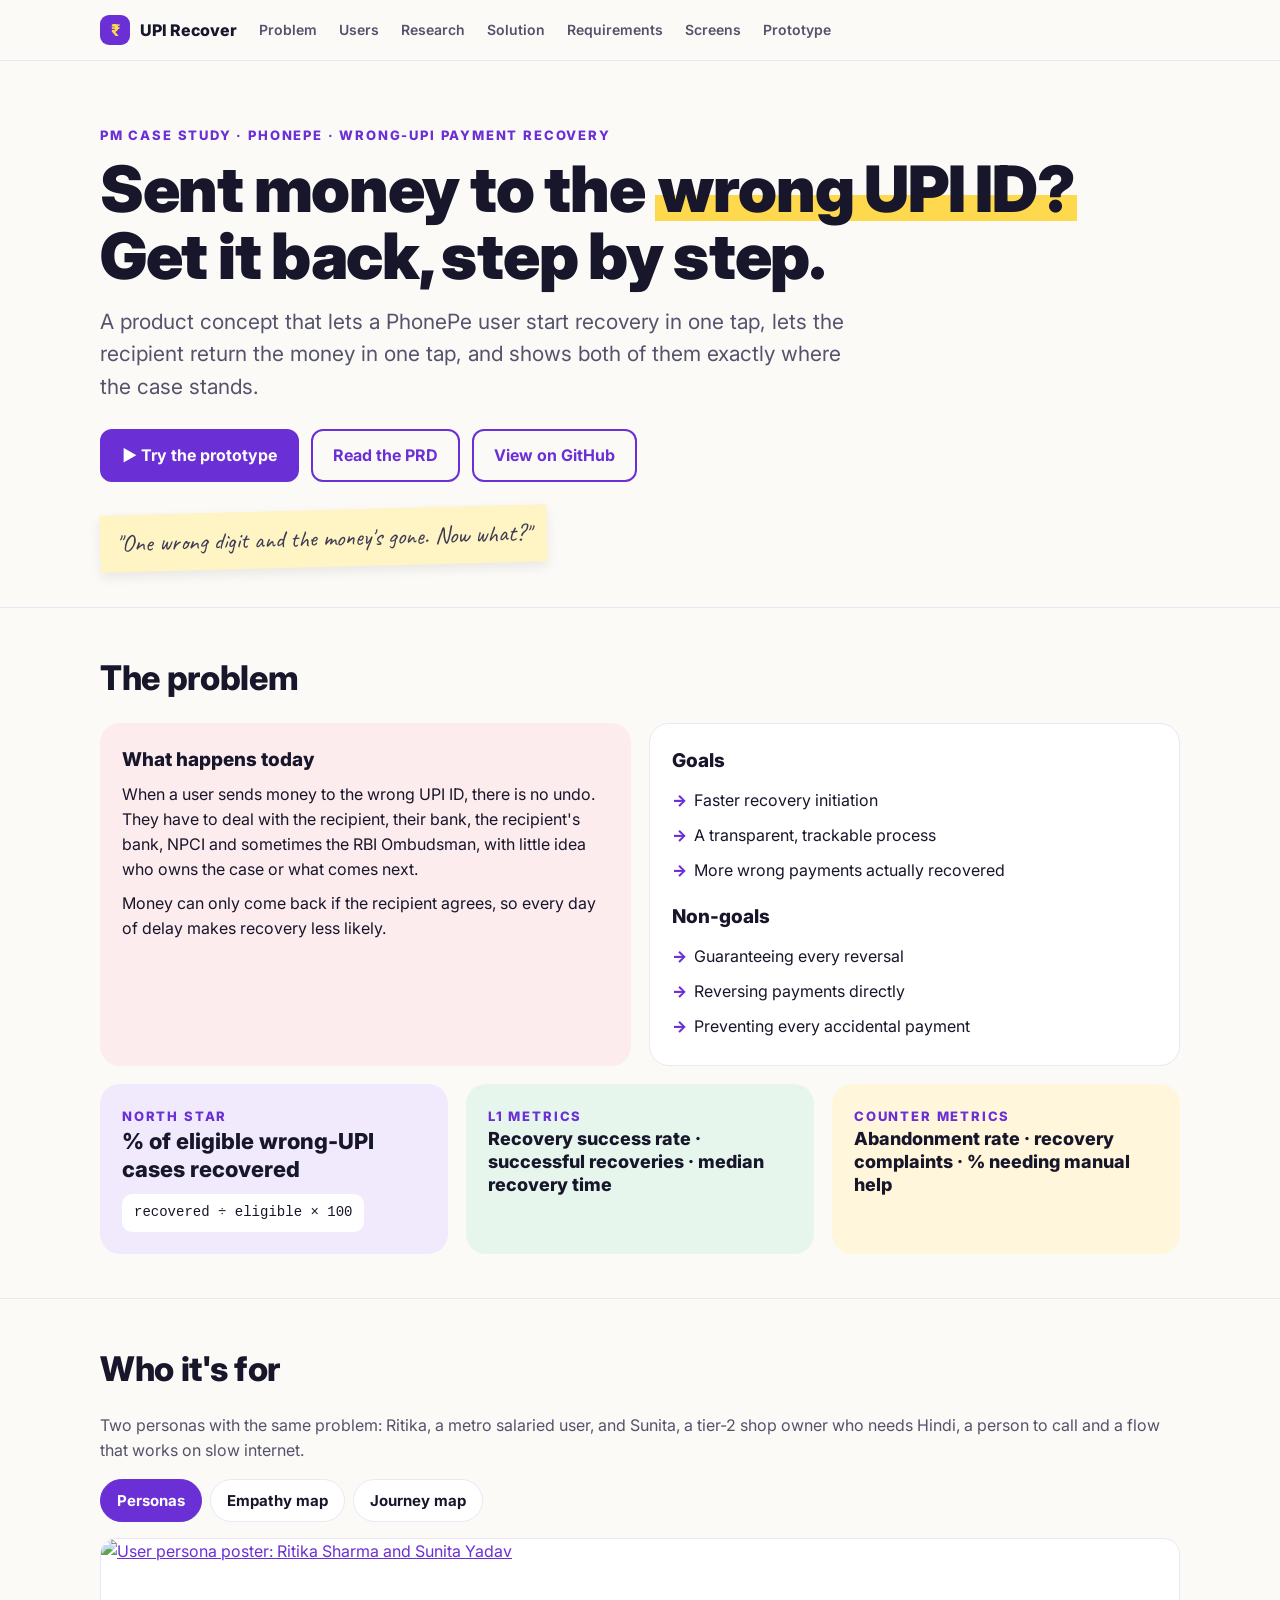
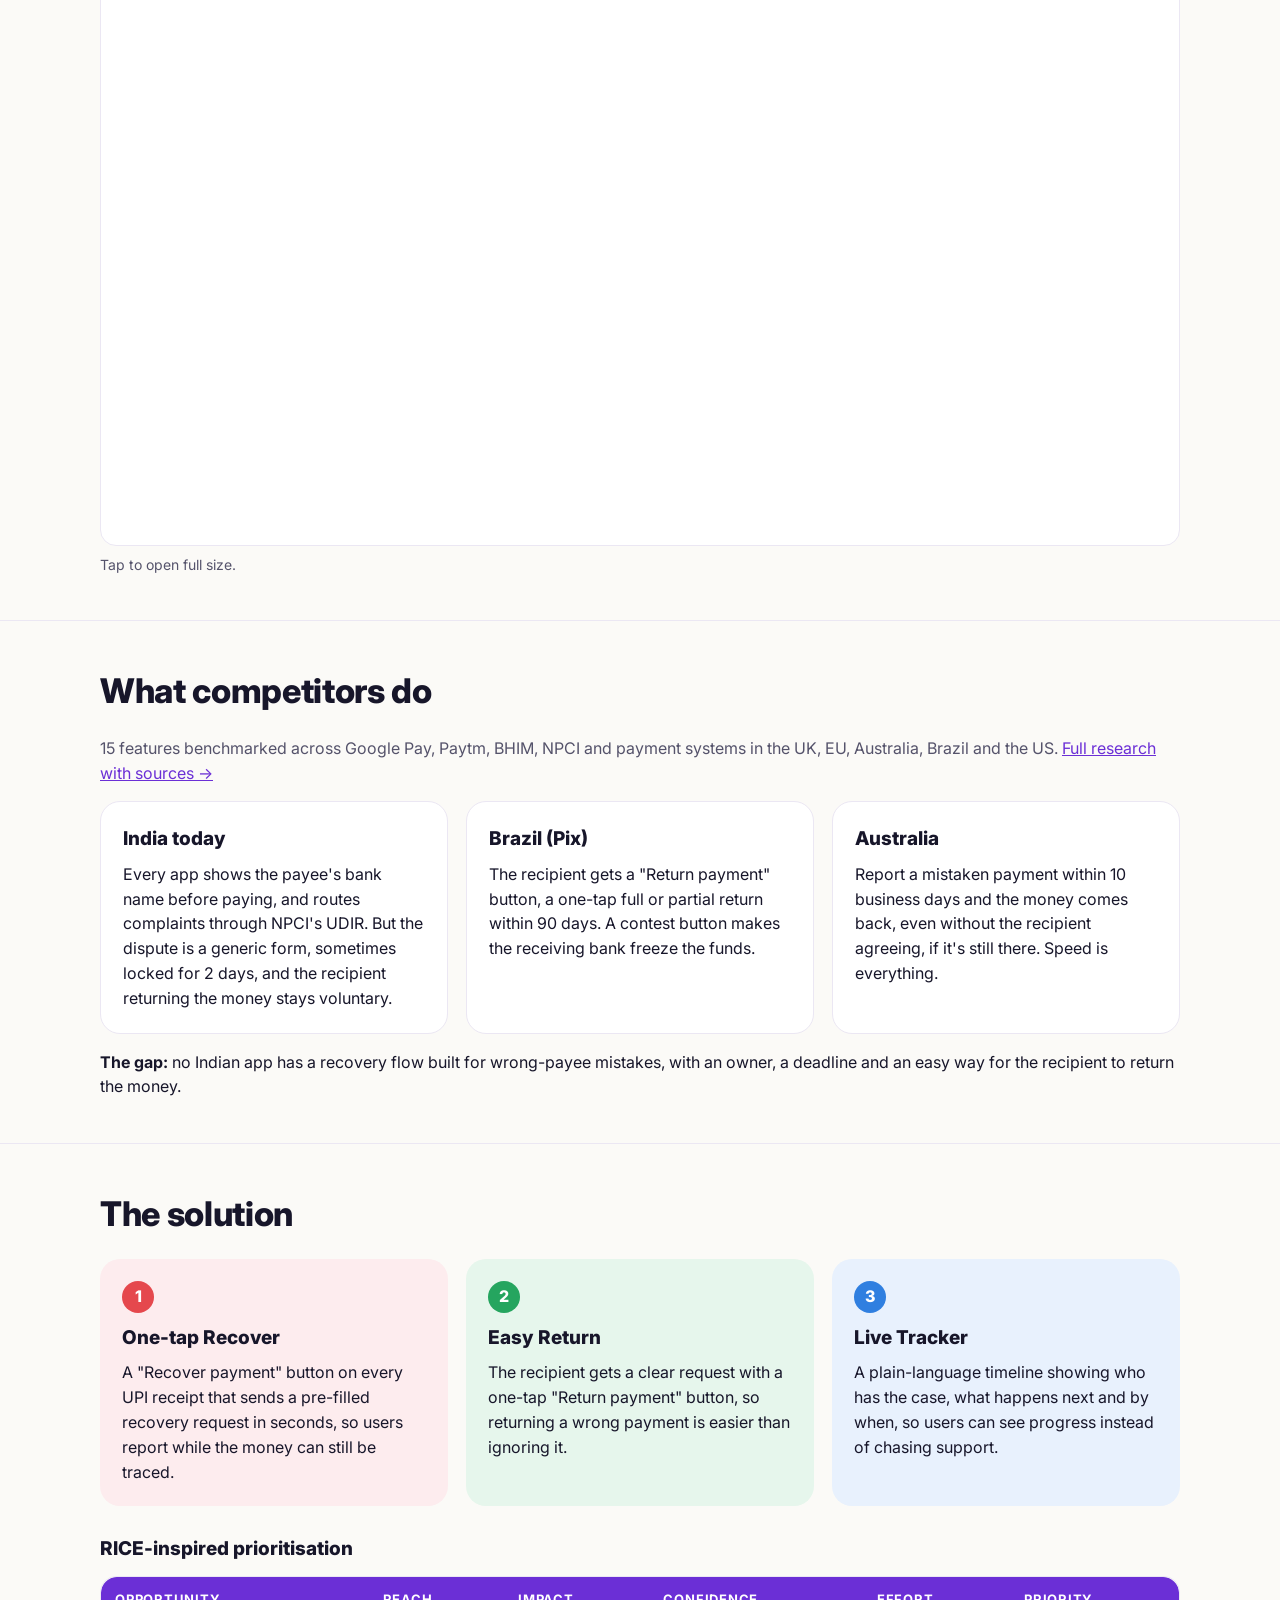
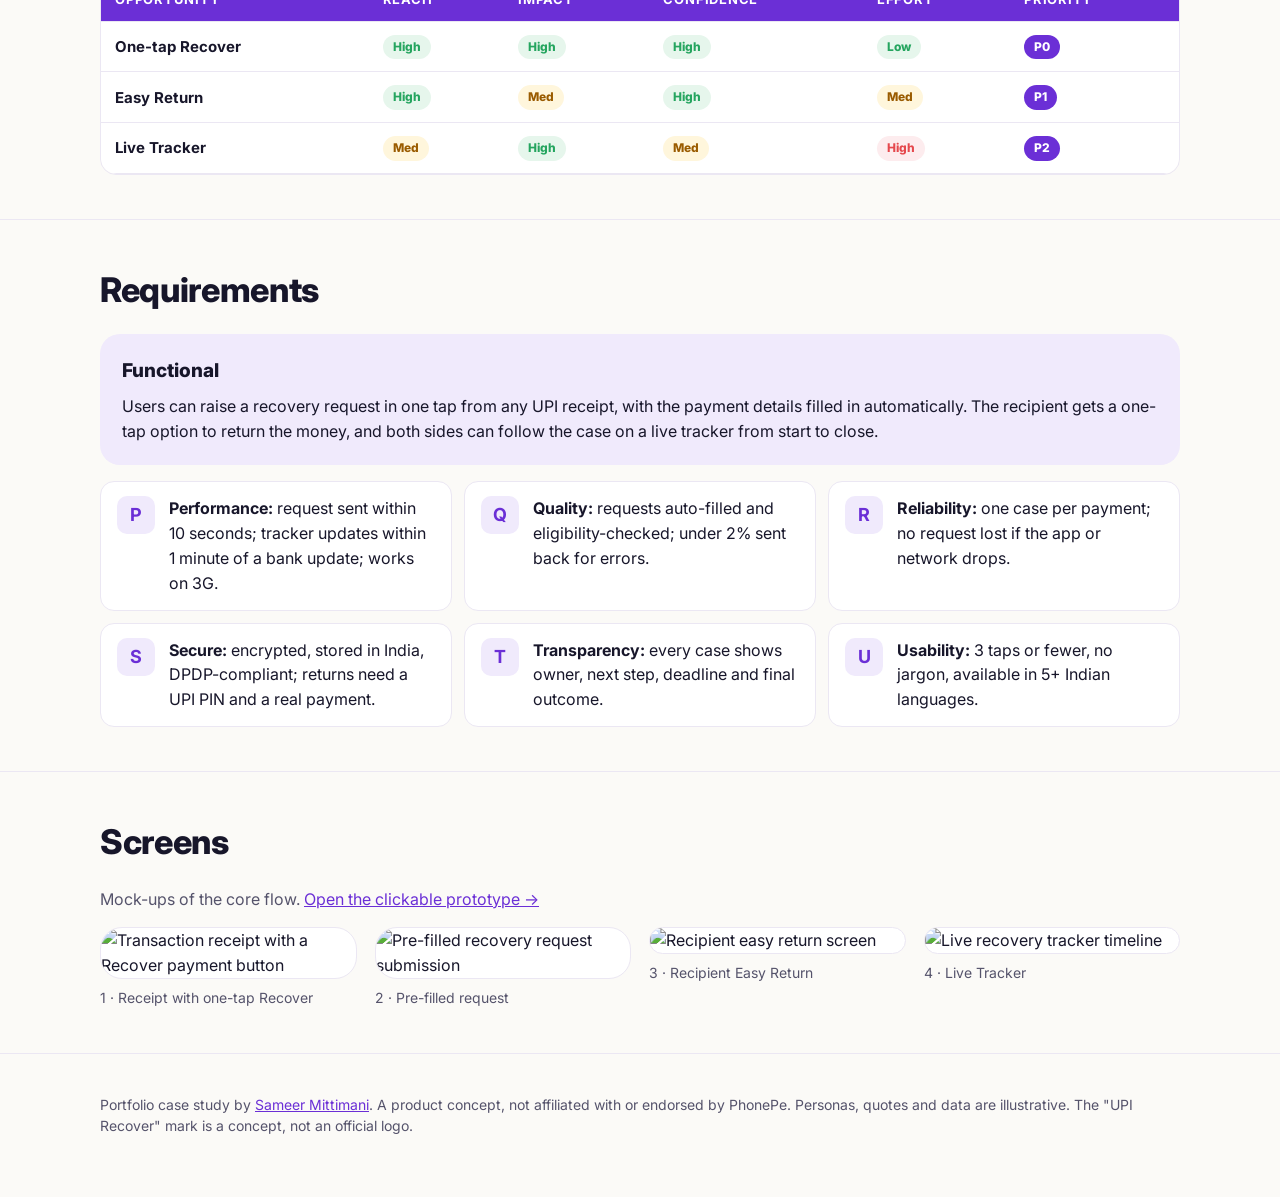
==== site/index.html @ ce1b4724 "Add PRD case study docs, mockups and live GitHub Pages site - docs/: PRD (images as files so GitHub " ====
<!DOCTYPE html>
<html lang="en">
<head>
<meta charset="utf-8">
<meta name="viewport" content="width=device-width, initial-scale=1">
<title>UPI Recover — Wrong-UPI Payment Recovery</title>
<meta name="description" content="PM case study: a wrong-UPI-payment recovery flow for PhonePe. Problem, metrics, personas, competitor research, RICE and requirements, plus a clickable prototype.">
<link rel="icon" href="data:image/svg+xml,%3Csvg xmlns='http://www.w3.org/2000/svg' viewBox='0 0 80 80'%3E%3Crect width='80' height='80' rx='22' fill='%236b2fd6'/%3E%3Ctext x='40' y='54' text-anchor='middle' font-family='Arial' font-size='40' font-weight='800' fill='%23ffd94d'%3E%E2%82%B9%3C/text%3E%3C/svg%3E">
<link href="https://fonts.googleapis.com/css2?family=Inter:wght@400;500;600;700;800;900&family=Caveat:wght@600;700&display=swap" rel="stylesheet">
<style>
  :root {
    --ink: #17162a; --muted: #55536b; --bg: #fbfaf7; --card: #ffffff; --line: #ebe7f3;
    --pur: #6b2fd6; --pur-bg: #f0eafc; --red: #e5484d; --red-bg: #fdecee;
    --yel-bg: #fff6dc; --blu: #2f7fe0; --blu-bg: #e8f1fd; --grn: #25a55f; --grn-bg: #e6f6ec;
    --hl: #ffd94d;
  }
  @media (prefers-color-scheme: dark) {
    :root:not([data-theme="light"]) {
      --ink: #f1eff8; --muted: #b3afc6; --bg: #121120; --card: #1c1a2e; --line: #2d2a44;
      --pur-bg: #2a2145; --red-bg: #3a1f26; --yel-bg: #3a321a; --blu-bg: #1b2a44; --grn-bg: #1b3326; --hl: #8a6d00;
    }
  }
  * { box-sizing: border-box; margin: 0; padding: 0; }
  body { font-family: Inter, "Segoe UI", sans-serif; color: var(--ink); background: var(--bg); line-height: 1.55; }
  a { color: var(--pur); }
  .wrap { max-width: 1120px; margin: 0 auto; padding: 0 20px; }
  .hand { font-family: Caveat, "Segoe Print", cursive; }
  mark { background: linear-gradient(transparent 58%, var(--hl) 58%, var(--hl) 92%, transparent 92%); color: inherit; padding: 0 3px; }

  nav { position: sticky; top: 0; z-index: 10; background: color-mix(in srgb, var(--bg) 88%, transparent); backdrop-filter: blur(8px); border-bottom: 1px solid var(--line); }
  nav .wrap { display: flex; align-items: center; gap: 22px; height: 60px; overflow-x: auto; }
  nav .brand { display: flex; align-items: center; gap: 10px; font-weight: 800; white-space: nowrap; text-decoration: none; color: var(--ink); }
  nav .mark { width: 30px; height: 30px; border-radius: 9px; background: var(--pur); color: #ffd94d; display: grid; place-items: center; font-weight: 800; }
  nav a.l { font-size: 14px; font-weight: 600; color: var(--muted); text-decoration: none; white-space: nowrap; }
  nav a.l:hover { color: var(--ink); }

  header.hero { padding: 64px 0 40px; }
  .eyebrow { font-size: 13px; font-weight: 800; letter-spacing: .14em; text-transform: uppercase; color: var(--pur); }
  h1 { font-size: clamp(36px, 6vw, 64px); font-weight: 900; letter-spacing: -.02em; line-height: 1.05; margin: 10px 0 16px; }
  .lede { font-size: clamp(17px, 2.2vw, 21px); color: var(--muted); max-width: 760px; }
  .ctas { display: flex; flex-wrap: wrap; gap: 12px; margin-top: 26px; }
  .btn { display: inline-flex; align-items: center; gap: 8px; padding: 12px 20px; border-radius: 12px; font-weight: 700; text-decoration: none; border: 2px solid var(--pur); }
  .btn.primary { background: var(--pur); color: #fff; }
  .btn.ghost { color: var(--pur); background: transparent; }
  .note { display: inline-block; background: #fff4c4; color: #3d3b52; padding: 10px 16px; font-size: 24px; transform: rotate(-1.5deg); margin-top: 28px; box-shadow: 0 5px 12px rgba(0,0,0,.08); }

  section { padding: 44px 0; border-top: 1px solid var(--line); }
  h2 { font-size: clamp(26px, 3.4vw, 34px); font-weight: 800; letter-spacing: -.01em; margin-bottom: 18px; }
  h3 { font-size: 19px; font-weight: 800; margin-bottom: 8px; }
  p + p { margin-top: 10px; }
  .grid { display: grid; gap: 18px; }
  .g2 { grid-template-columns: repeat(auto-fit, minmax(300px, 1fr)); }
  .g3 { grid-template-columns: repeat(auto-fit, minmax(260px, 1fr)); }
  .card { background: var(--card); border: 1px solid var(--line); border-radius: 20px; padding: 22px; }
  .tint-red { background: var(--red-bg); border: none; } .tint-grn { background: var(--grn-bg); border: none; }
  .tint-blu { background: var(--blu-bg); border: none; } .tint-pur { background: var(--pur-bg); border: none; } .tint-yel { background: var(--yel-bg); border: none; }
  ul.clean { list-style: none; } ul.clean li { padding: 5px 0 5px 22px; position: relative; }
  ul.clean li::before { content: "→"; position: absolute; left: 0; color: var(--pur); font-weight: 800; }
  .num { display: inline-grid; place-items: center; width: 32px; height: 32px; border-radius: 50%; color: #fff; font-weight: 800; margin-bottom: 10px; }
  .kpi { font-size: 22px; font-weight: 800; line-height: 1.3; }
  .formula { font-family: ui-monospace, Consolas, monospace; font-size: 14px; background: var(--card); border-radius: 10px; padding: 8px 12px; display: inline-block; margin-top: 10px; }

  figure { margin: 0; }
  figure img { width: 100%; height: auto; border-radius: 16px; border: 1px solid var(--line); display: block; background: #fff; }
  figcaption { font-size: 14px; color: var(--muted); margin-top: 8px; }
  .tabs { display: flex; flex-wrap: wrap; gap: 8px; margin-bottom: 16px; }
  .tabs button { font: inherit; font-weight: 700; font-size: 15px; padding: 9px 16px; border-radius: 999px; border: 1px solid var(--line); background: var(--card); color: var(--ink); cursor: pointer; }
  .tabs button[aria-selected="true"] { background: var(--pur); color: #fff; border-color: var(--pur); }
  .panel[hidden] { display: none; }

  table { width: 100%; border-collapse: collapse; background: var(--card); border-radius: 16px; overflow: hidden; }
  th, td { padding: 12px 14px; text-align: left; border-bottom: 1px solid var(--line); font-size: 15px; }
  th { background: var(--pur); color: #fff; font-size: 13px; letter-spacing: .06em; text-transform: uppercase; }
  .tscroll { overflow-x: auto; border-radius: 16px; border: 1px solid var(--line); }
  .pill { display: inline-block; font-size: 12px; font-weight: 800; padding: 3px 10px; border-radius: 999px; }
  .H { background: var(--grn-bg); color: var(--grn); } .M { background: var(--yel-bg); color: #9a5b00; } .L { background: var(--red-bg); color: var(--red); }
  .P { background: var(--pur); color: #fff; }

  .nfr { display: grid; grid-template-columns: repeat(auto-fit, minmax(300px, 1fr)); gap: 12px; }
  .nfr div { background: var(--card); border: 1px solid var(--line); border-radius: 14px; padding: 14px 16px; display: flex; gap: 14px; align-items: flex-start; }
  .nfr b.letter { flex: none; width: 38px; height: 38px; border-radius: 10px; background: var(--pur-bg); color: var(--pur); display: grid; place-items: center; font-size: 18px; }
  .shots { display: grid; grid-template-columns: repeat(auto-fit, minmax(220px, 1fr)); gap: 18px; }
  .shots img { border-radius: 22px; }
  footer { padding: 40px 0 60px; color: var(--muted); font-size: 14px; border-top: 1px solid var(--line); }
  @media (max-width: 600px) { header.hero { padding-top: 40px; } .card { padding: 18px; } }
</style>
</head>
<body>
<nav><div class="wrap">
  <a class="brand" href="#top"><span class="mark">₹</span>UPI Recover</a>
  <a class="l" href="#problem">Problem</a>
  <a class="l" href="#users">Users</a>
  <a class="l" href="#research">Research</a>
  <a class="l" href="#solution">Solution</a>
  <a class="l" href="#requirements">Requirements</a>
  <a class="l" href="#screens">Screens</a>
  <a class="l" href="app/">Prototype</a>
</div></nav>

<header class="hero" id="top"><div class="wrap">
  <div class="eyebrow">PM case study · PhonePe · Wrong-UPI payment recovery</div>
  <h1>Sent money to the <mark>wrong UPI ID?</mark><br>Get it back, step by step.</h1>
  <p class="lede">A product concept that lets a PhonePe user start recovery in one tap, lets the recipient return the money in one tap, and shows both of them exactly where the case stands.</p>
  <div class="ctas">
    <a class="btn primary" href="app/">▶ Try the prototype</a>
    <a class="btn ghost" href="https://github.com/cercit/PRD_Workshop/blob/main/docs/PRD.md">Read the PRD</a>
    <a class="btn ghost" href="https://github.com/cercit/PRD_Workshop">View on GitHub</a>
  </div>
  <div class="note hand">"One wrong digit and the money's gone. Now what?"</div>
</div></header>

<section id="problem"><div class="wrap">
  <h2>The problem</h2>
  <div class="grid g2">
    <div class="card tint-red">
      <h3>What happens today</h3>
      <p>When a user sends money to the wrong UPI ID, there is no undo. They have to deal with the recipient, their bank, the recipient's bank, NPCI and sometimes the RBI Ombudsman, with little idea who owns the case or what comes next.</p>
      <p>Money can only come back if the recipient agrees, so every day of delay makes recovery less likely.</p>
    </div>
    <div class="card">
      <h3>Goals</h3>
      <ul class="clean"><li>Faster recovery initiation</li><li>A transparent, trackable process</li><li>More wrong payments actually recovered</li></ul>
      <h3 style="margin-top:14px">Non-goals</h3>
      <ul class="clean"><li>Guaranteeing every reversal</li><li>Reversing payments directly</li><li>Preventing every accidental payment</li></ul>
    </div>
  </div>
  <div class="grid g3" style="margin-top:18px">
    <div class="card tint-pur"><div class="eyebrow">North Star</div><div class="kpi">% of eligible wrong-UPI cases recovered</div><div class="formula">recovered ÷ eligible × 100</div></div>
    <div class="card tint-grn"><div class="eyebrow">L1 metrics</div><div class="kpi" style="font-size:18px">Recovery success rate · successful recoveries · median recovery time</div></div>
    <div class="card tint-yel"><div class="eyebrow">Counter metrics</div><div class="kpi" style="font-size:18px">Abandonment rate · recovery complaints · % needing manual help</div></div>
  </div>
</div></section>

<section id="users"><div class="wrap">
  <h2>Who it's for</h2>
  <p style="color:var(--muted);margin-bottom:16px">Two personas with the same problem: Ritika, a metro salaried user, and Sunita, a tier-2 shop owner who needs Hindi, a person to call and a flow that works on slow internet.</p>
  <div class="tabs" role="tablist">
    <button role="tab" aria-selected="true" data-p="p1">Personas</button>
    <button role="tab" aria-selected="false" data-p="p2">Empathy map</button>
    <button role="tab" aria-selected="false" data-p="p3">Journey map</button>
  </div>
  <figure class="panel" id="p1"><a href="images/persona-poster.png"><img src="images/persona-poster.png" alt="User persona poster: Ritika Sharma and Sunita Yadav" loading="lazy" width="1920" height="1080"></a><figcaption>Tap to open full size.</figcaption></figure>
  <figure class="panel" id="p2" hidden><a href="images/empathy-map.png"><img src="images/empathy-map.png" alt="Empathy map: what Ritika thinks, sees, hears and feels" loading="lazy" width="1920" height="1080"></a><figcaption>Think · See · Hear · Feel, and the problem-to-outcome chain.</figcaption></figure>
  <figure class="panel" id="p3" hidden><a href="images/journey-map.png"><img src="images/journey-map.png" alt="Customer journey map from awareness to loyalty" loading="lazy" width="1920" height="1080"></a><figcaption>Five stages, from panic to trust, with pain points and opportunities.</figcaption></figure>
</div></section>

<section id="research"><div class="wrap">
  <h2>What competitors do</h2>
  <p style="color:var(--muted);margin-bottom:16px">15 features benchmarked across Google Pay, Paytm, BHIM, NPCI and payment systems in the UK, EU, Australia, Brazil and the US. <a href="https://github.com/cercit/PRD_Workshop/blob/main/docs/competitor-features.md">Full research with sources →</a></p>
  <div class="grid g3">
    <div class="card"><h3>India today</h3><p>Every app shows the payee's bank name before paying, and routes complaints through NPCI's UDIR. But the dispute is a generic form, sometimes locked for 2 days, and the recipient returning the money stays voluntary.</p></div>
    <div class="card"><h3>Brazil (Pix)</h3><p>The recipient gets a "Return payment" button, a one-tap full or partial return within 90 days. A contest button makes the receiving bank freeze the funds.</p></div>
    <div class="card"><h3>Australia</h3><p>Report a mistaken payment within 10 business days and the money comes back, even without the recipient agreeing, if it's still there. Speed is everything.</p></div>
  </div>
  <p style="margin-top:16px"><b>The gap:</b> no Indian app has a recovery flow built for wrong-payee mistakes, with an owner, a deadline and an easy way for the recipient to return the money.</p>
</div></section>

<section id="solution"><div class="wrap">
  <h2>The solution</h2>
  <div class="grid g3">
    <div class="card tint-red"><span class="num" style="background:var(--red)">1</span><h3>One-tap Recover</h3><p>A "Recover payment" button on every UPI receipt that sends a pre-filled recovery request in seconds, so users report while the money can still be traced.</p></div>
    <div class="card tint-grn"><span class="num" style="background:var(--grn)">2</span><h3>Easy Return</h3><p>The recipient gets a clear request with a one-tap "Return payment" button, so returning a wrong payment is easier than ignoring it.</p></div>
    <div class="card tint-blu"><span class="num" style="background:var(--blu)">3</span><h3>Live Tracker</h3><p>A plain-language timeline showing who has the case, what happens next and by when, so users can see progress instead of chasing support.</p></div>
  </div>
  <h3 style="margin:28px 0 12px">RICE-inspired prioritisation</h3>
  <div class="tscroll"><table>
    <thead><tr><th>Opportunity</th><th>Reach</th><th>Impact</th><th>Confidence</th><th>Effort</th><th>Priority</th></tr></thead>
    <tbody>
      <tr><td><b>One-tap Recover</b></td><td><span class="pill H">High</span></td><td><span class="pill H">High</span></td><td><span class="pill H">High</span></td><td><span class="pill H">Low</span></td><td><span class="pill P">P0</span></td></tr>
      <tr><td><b>Easy Return</b></td><td><span class="pill H">High</span></td><td><span class="pill M">Med</span></td><td><span class="pill H">High</span></td><td><span class="pill M">Med</span></td><td><span class="pill P">P1</span></td></tr>
      <tr><td><b>Live Tracker</b></td><td><span class="pill M">Med</span></td><td><span class="pill H">High</span></td><td><span class="pill M">Med</span></td><td><span class="pill L">High</span></td><td><span class="pill P">P2</span></td></tr>
    </tbody>
  </table></div>
</div></section>

<section id="requirements"><div class="wrap">
  <h2>Requirements</h2>
  <div class="card tint-pur" style="margin-bottom:16px"><h3>Functional</h3><p>Users can raise a recovery request in one tap from any UPI receipt, with the payment details filled in automatically. The recipient gets a one-tap option to return the money, and both sides can follow the case on a live tracker from start to close.</p></div>
  <div class="nfr">
    <div><b class="letter">P</b><p><b>Performance:</b> request sent within 10 seconds; tracker updates within 1 minute of a bank update; works on 3G.</p></div>
    <div><b class="letter">Q</b><p><b>Quality:</b> requests auto-filled and eligibility-checked; under 2% sent back for errors.</p></div>
    <div><b class="letter">R</b><p><b>Reliability:</b> one case per payment; no request lost if the app or network drops.</p></div>
    <div><b class="letter">S</b><p><b>Secure:</b> encrypted, stored in India, DPDP-compliant; returns need a UPI PIN and a real payment.</p></div>
    <div><b class="letter">T</b><p><b>Transparency:</b> every case shows owner, next step, deadline and final outcome.</p></div>
    <div><b class="letter">U</b><p><b>Usability:</b> 3 taps or fewer, no jargon, available in 5+ Indian languages.</p></div>
  </div>
</div></section>

<section id="screens"><div class="wrap">
  <h2>Screens</h2>
  <p style="color:var(--muted);margin-bottom:16px">Mock-ups of the core flow. <a href="app/">Open the clickable prototype →</a></p>
  <div class="shots">
    <figure><img src="mockups/1._transaction_receipt_one_tap_recover/screen.png" alt="Transaction receipt with a Recover payment button" loading="lazy"><figcaption>1 · Receipt with one-tap Recover</figcaption></figure>
    <figure><img src="mockups/2._recovery_request_submission/screen.png" alt="Pre-filled recovery request submission" loading="lazy"><figcaption>2 · Pre-filled request</figcaption></figure>
    <figure><img src="mockups/3._recipient_easy_return_screen/screen.png" alt="Recipient easy return screen" loading="lazy"><figcaption>3 · Recipient Easy Return</figcaption></figure>
    <figure><img src="mockups/4._live_recovery_tracker/screen.png" alt="Live recovery tracker timeline" loading="lazy"><figcaption>4 · Live Tracker</figcaption></figure>
  </div>
</div></section>

<footer><div class="wrap">
  <p>Portfolio case study by <a href="https://github.com/cercit">Sameer Mittimani</a>. A product concept, not affiliated with or endorsed by PhonePe. Personas, quotes and data are illustrative. The "UPI Recover" mark is a concept, not an official logo.</p>
</div></footer>

<script>
  document.querySelectorAll('.tabs button').forEach(function (b) {
    b.addEventListener('click', function () {
      document.querySelectorAll('.tabs button').forEach(function (x) { x.setAttribute('aria-selected', x === b ? 'true' : 'false'); });
      document.querySelectorAll('.panel').forEach(function (p) { p.hidden = p.id !== b.dataset.p; });
    });
  });
</script>
</body>
</html>
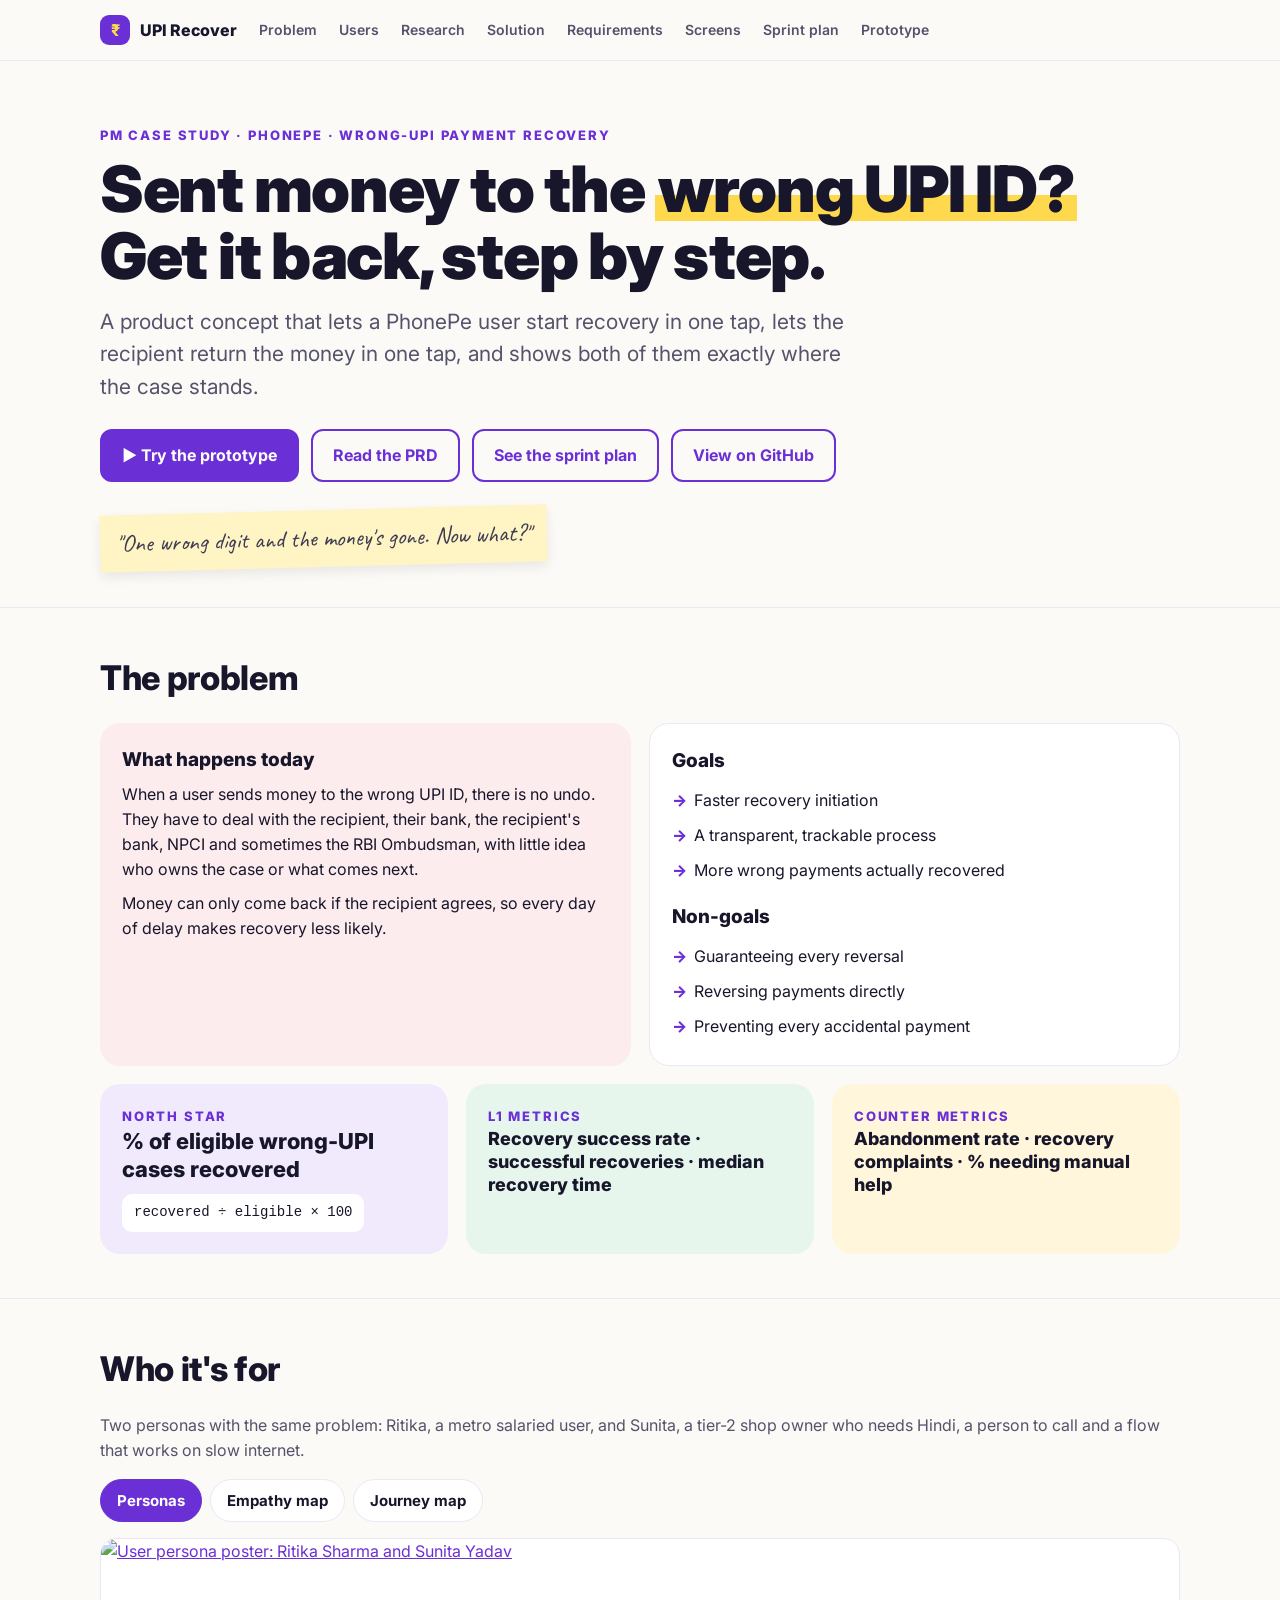
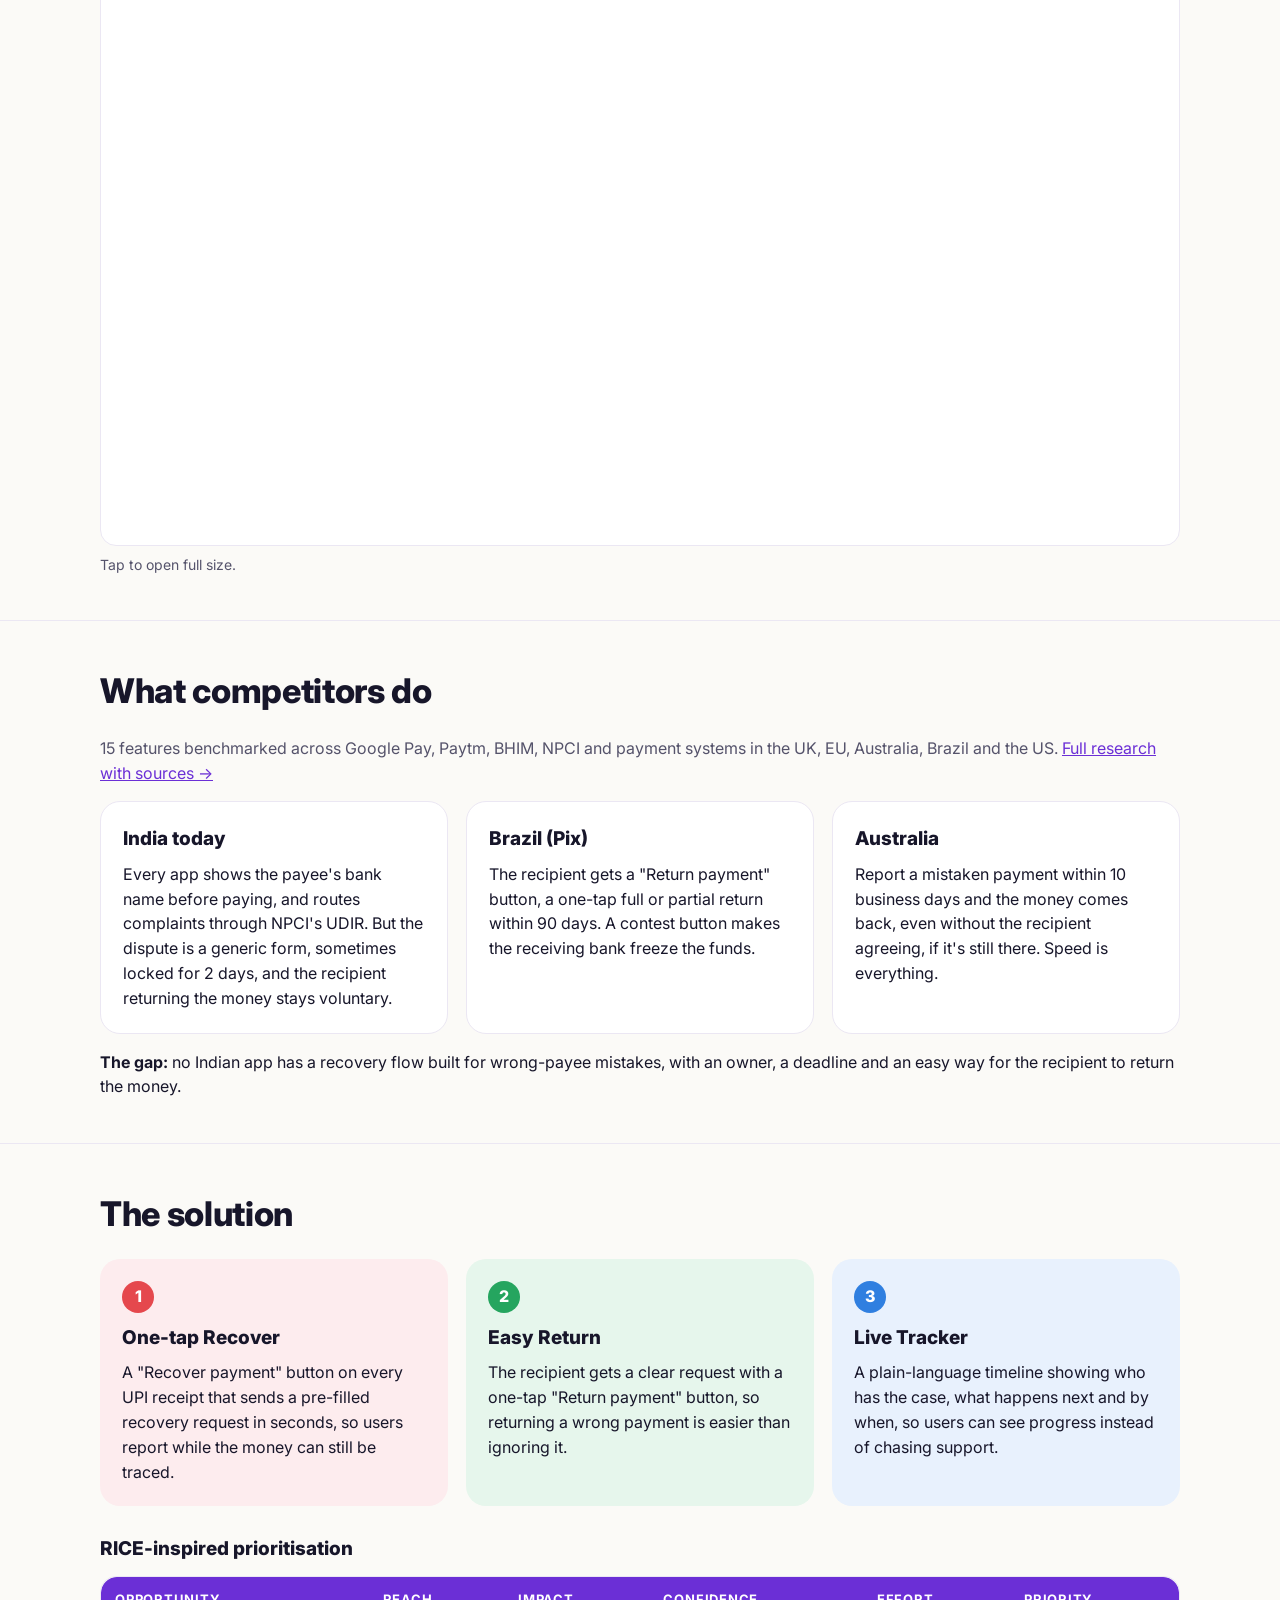
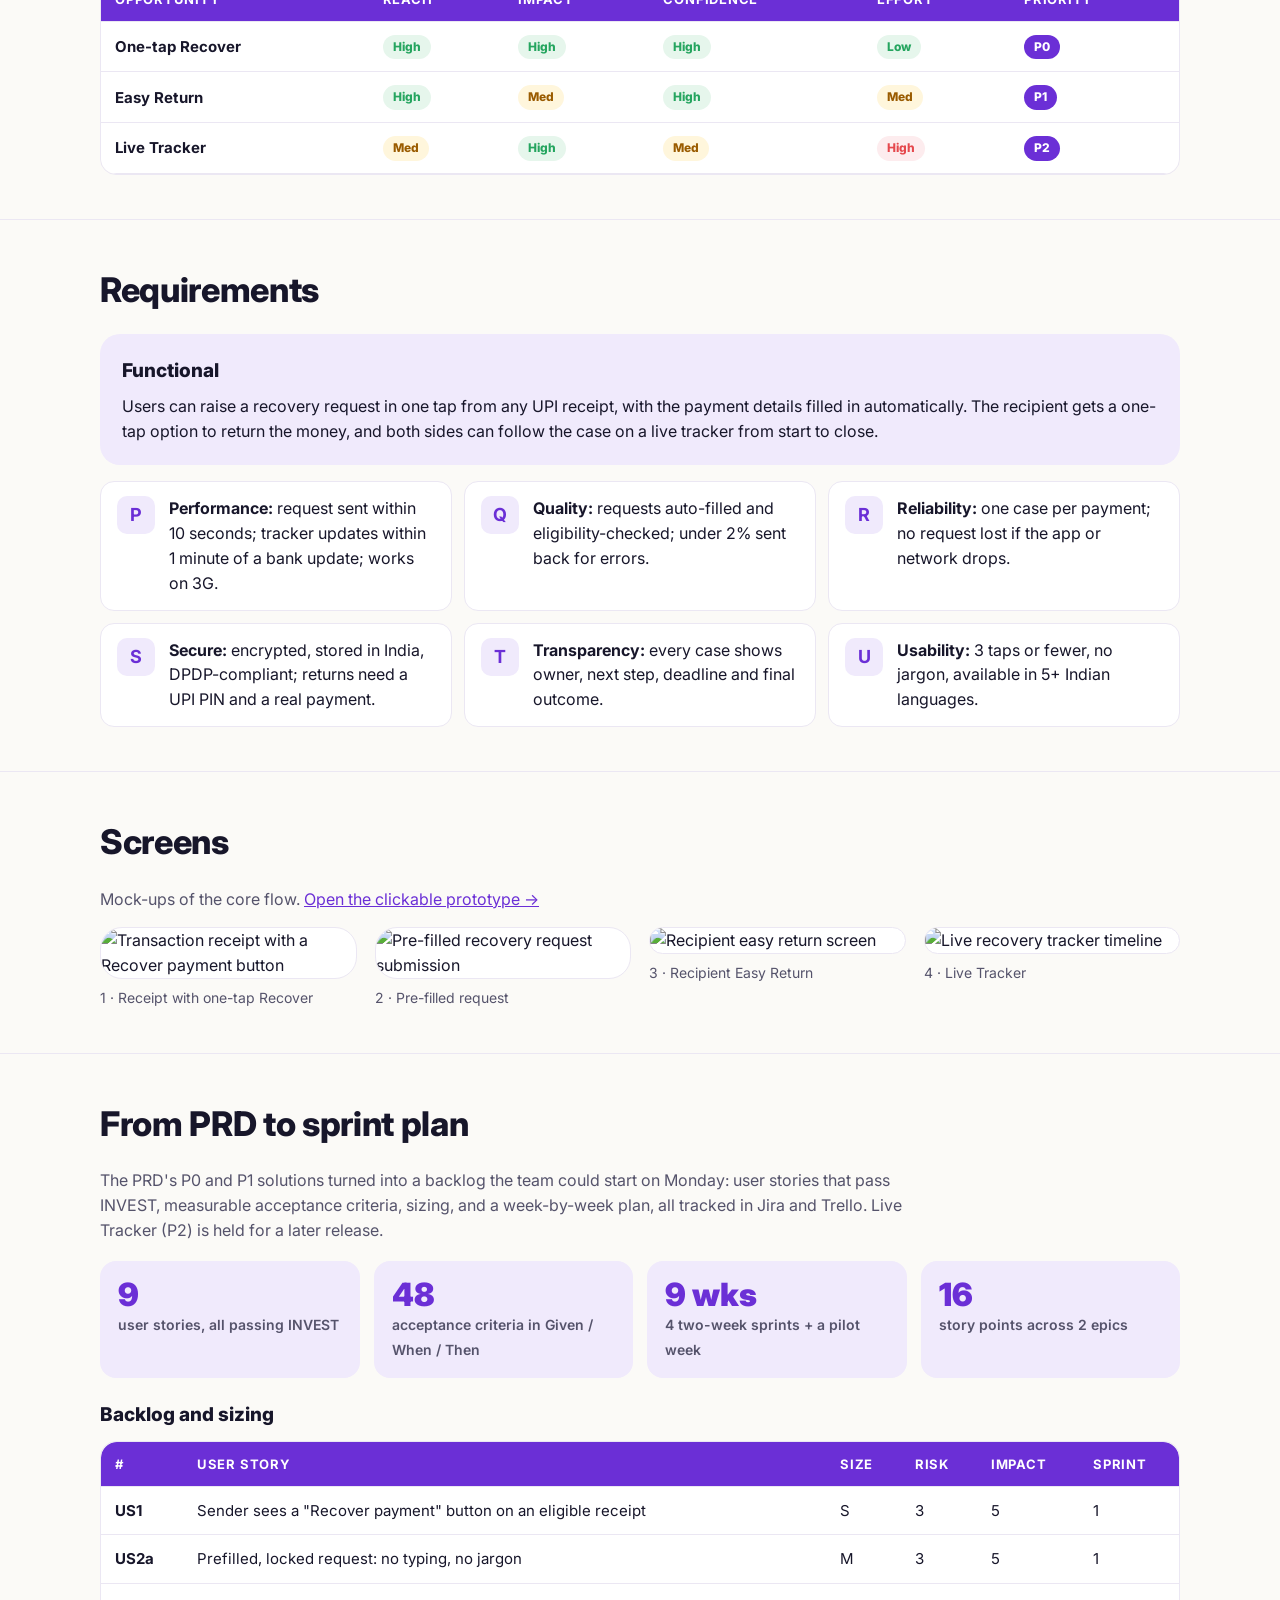
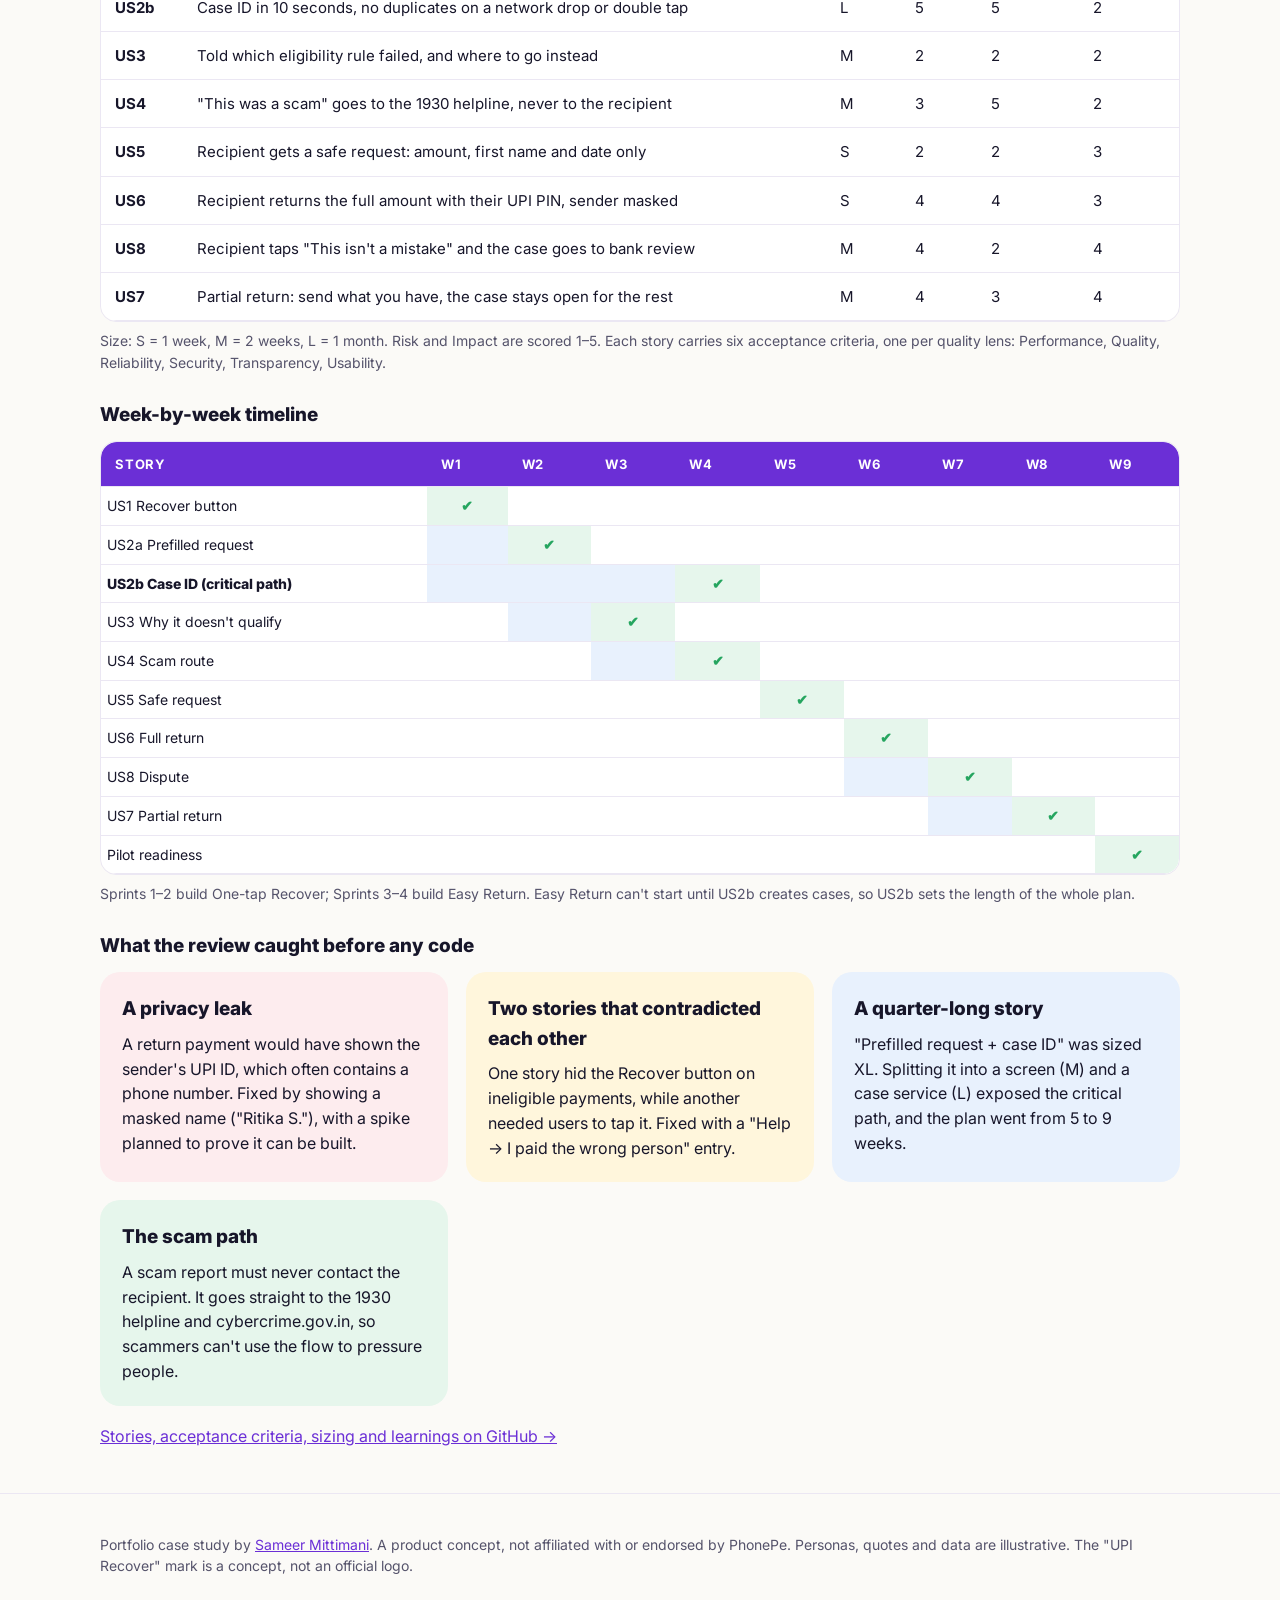
==== commit 8a8113c5: "Add PRD-to-sprint plan: stories, acceptance criteria, sizing, site section - sprint-planning/: INVES" ====
--- a/site/index.html
+++ b/site/index.html
@@ -4,7 +4,7 @@
 <meta charset="utf-8">
 <meta name="viewport" content="width=device-width, initial-scale=1">
 <title>UPI Recover — Wrong-UPI Payment Recovery</title>
-<meta name="description" content="PM case study: a wrong-UPI-payment recovery flow for PhonePe. Problem, metrics, personas, competitor research, RICE and requirements, plus a clickable prototype.">
+<meta name="description" content="PM case study: a wrong-UPI-payment recovery flow for PhonePe. Problem, metrics, personas, competitor research, RICE, requirements, a clickable prototype, and the PRD-to-sprint plan.">
 <link rel="icon" href="data:image/svg+xml,%3Csvg xmlns='http://www.w3.org/2000/svg' viewBox='0 0 80 80'%3E%3Crect width='80' height='80' rx='22' fill='%236b2fd6'/%3E%3Ctext x='40' y='54' text-anchor='middle' font-family='Arial' font-size='40' font-weight='800' fill='%23ffd94d'%3E%E2%82%B9%3C/text%3E%3C/svg%3E">
 <link href="https://fonts.googleapis.com/css2?family=Inter:wght@400;500;600;700;800;900&family=Caveat:wght@600;700&display=swap" rel="stylesheet">
 <style>
@@ -79,6 +79,15 @@
   .nfr { display: grid; grid-template-columns: repeat(auto-fit, minmax(300px, 1fr)); gap: 12px; }
   .nfr div { background: var(--card); border: 1px solid var(--line); border-radius: 14px; padding: 14px 16px; display: flex; gap: 14px; align-items: flex-start; }
   .nfr b.letter { flex: none; width: 38px; height: 38px; border-radius: 10px; background: var(--pur-bg); color: var(--pur); display: grid; place-items: center; font-size: 18px; }
+  .stats { display: grid; grid-template-columns: repeat(auto-fit, minmax(180px, 1fr)); gap: 14px; margin-bottom: 22px; }
+  .stats div { background: var(--pur-bg); border-radius: 16px; padding: 16px 18px; }
+  .stats b { display: block; font-size: 32px; font-weight: 900; color: var(--pur); line-height: 1.1; }
+  .stats span { font-size: 14px; color: var(--muted); font-weight: 600; }
+  .gantt td { padding: 8px 6px; text-align: center; font-size: 14px; }
+  .gantt td:first-child { text-align: left; white-space: nowrap; }
+  .gantt td.on { background: var(--blu-bg); }
+  .gantt td.demo { background: var(--grn-bg); color: var(--grn); font-weight: 800; }
+  .crit td:first-child { font-weight: 800; }
   .shots { display: grid; grid-template-columns: repeat(auto-fit, minmax(220px, 1fr)); gap: 18px; }
   .shots img { border-radius: 22px; }
   footer { padding: 40px 0 60px; color: var(--muted); font-size: 14px; border-top: 1px solid var(--line); }
@@ -94,6 +103,7 @@
   <a class="l" href="#solution">Solution</a>
   <a class="l" href="#requirements">Requirements</a>
   <a class="l" href="#screens">Screens</a>
+  <a class="l" href="#sprint">Sprint plan</a>
   <a class="l" href="app/">Prototype</a>
 </div></nav>
 
@@ -103,8 +113,9 @@
   <p class="lede">A product concept that lets a PhonePe user start recovery in one tap, lets the recipient return the money in one tap, and shows both of them exactly where the case stands.</p>
   <div class="ctas">
     <a class="btn primary" href="app/">▶ Try the prototype</a>
-    <a class="btn ghost" href="https://github.com/cercit/PRD_Workshop/blob/main/docs/PRD.md">Read the PRD</a>
-    <a class="btn ghost" href="https://github.com/cercit/PRD_Workshop">View on GitHub</a>
+    <a class="btn ghost" href="https://github.com/cercit/upi-wrong-payment-recovery/blob/main/docs/PRD.md">Read the PRD</a>
+    <a class="btn ghost" href="#sprint">See the sprint plan</a>
+    <a class="btn ghost" href="https://github.com/cercit/upi-wrong-payment-recovery">View on GitHub</a>
   </div>
   <div class="note hand">"One wrong digit and the money's gone. Now what?"</div>
 </div></header>
@@ -146,7 +157,7 @@
 
 <section id="research"><div class="wrap">
   <h2>What competitors do</h2>
-  <p style="color:var(--muted);margin-bottom:16px">15 features benchmarked across Google Pay, Paytm, BHIM, NPCI and payment systems in the UK, EU, Australia, Brazil and the US. <a href="https://github.com/cercit/PRD_Workshop/blob/main/docs/competitor-features.md">Full research with sources →</a></p>
+  <p style="color:var(--muted);margin-bottom:16px">15 features benchmarked across Google Pay, Paytm, BHIM, NPCI and payment systems in the UK, EU, Australia, Brazil and the US. <a href="https://github.com/cercit/upi-wrong-payment-recovery/blob/main/docs/competitor-features.md">Full research with sources →</a></p>
   <div class="grid g3">
     <div class="card"><h3>India today</h3><p>Every app shows the payee's bank name before paying, and routes complaints through NPCI's UDIR. But the dispute is a generic form, sometimes locked for 2 days, and the recipient returning the money stays voluntary.</p></div>
     <div class="card"><h3>Brazil (Pix)</h3><p>The recipient gets a "Return payment" button, a one-tap full or partial return within 90 days. A contest button makes the receiving bank freeze the funds.</p></div>
@@ -197,6 +208,61 @@
   </div>
 </div></section>
 
+<section id="sprint"><div class="wrap">
+  <h2>From PRD to sprint plan</h2>
+  <p style="color:var(--muted);margin-bottom:18px;max-width:820px">The PRD's P0 and P1 solutions turned into a backlog the team could start on Monday: user stories that pass INVEST, measurable acceptance criteria, sizing, and a week-by-week plan, all tracked in Jira and Trello. Live Tracker (P2) is held for a later release.</p>
+  <div class="stats">
+    <div><b>9</b><span>user stories, all passing INVEST</span></div>
+    <div><b>48</b><span>acceptance criteria in Given / When / Then</span></div>
+    <div><b>9 wks</b><span>4 two-week sprints + a pilot week</span></div>
+    <div><b>16</b><span>story points across 2 epics</span></div>
+  </div>
+
+  <h3 style="margin:8px 0 12px">Backlog and sizing</h3>
+  <div class="tscroll"><table>
+    <thead><tr><th>#</th><th>User story</th><th>Size</th><th>Risk</th><th>Impact</th><th>Sprint</th></tr></thead>
+    <tbody>
+      <tr><td><b>US1</b></td><td>Sender sees a "Recover payment" button on an eligible receipt</td><td>S</td><td>3</td><td>5</td><td>1</td></tr>
+      <tr><td><b>US2a</b></td><td>Prefilled, locked request: no typing, no jargon</td><td>M</td><td>3</td><td>5</td><td>1</td></tr>
+      <tr><td><b>US2b</b></td><td>Case ID in 10 seconds, no duplicates on a network drop or double tap</td><td>L</td><td>5</td><td>5</td><td>2</td></tr>
+      <tr><td><b>US3</b></td><td>Told which eligibility rule failed, and where to go instead</td><td>M</td><td>2</td><td>2</td><td>2</td></tr>
+      <tr><td><b>US4</b></td><td>"This was a scam" goes to the 1930 helpline, never to the recipient</td><td>M</td><td>3</td><td>5</td><td>2</td></tr>
+      <tr><td><b>US5</b></td><td>Recipient gets a safe request: amount, first name and date only</td><td>S</td><td>2</td><td>2</td><td>3</td></tr>
+      <tr><td><b>US6</b></td><td>Recipient returns the full amount with their UPI PIN, sender masked</td><td>S</td><td>4</td><td>4</td><td>3</td></tr>
+      <tr><td><b>US8</b></td><td>Recipient taps "This isn't a mistake" and the case goes to bank review</td><td>M</td><td>4</td><td>2</td><td>4</td></tr>
+      <tr><td><b>US7</b></td><td>Partial return: send what you have, the case stays open for the rest</td><td>M</td><td>4</td><td>3</td><td>4</td></tr>
+    </tbody>
+  </table></div>
+  <p style="color:var(--muted);font-size:14px;margin-top:8px">Size: S = 1 week, M = 2 weeks, L = 1 month. Risk and Impact are scored 1–5. Each story carries six acceptance criteria, one per quality lens: Performance, Quality, Reliability, Security, Transparency, Usability.</p>
+
+  <h3 style="margin:26px 0 12px">Week-by-week timeline</h3>
+  <div class="tscroll"><table class="gantt">
+    <thead><tr><th>Story</th><th>W1</th><th>W2</th><th>W3</th><th>W4</th><th>W5</th><th>W6</th><th>W7</th><th>W8</th><th>W9</th></tr></thead>
+    <tbody>
+      <tr><td>US1 Recover button</td><td class="demo">✔</td><td></td><td></td><td></td><td></td><td></td><td></td><td></td><td></td></tr>
+      <tr><td>US2a Prefilled request</td><td class="on"></td><td class="demo">✔</td><td></td><td></td><td></td><td></td><td></td><td></td><td></td></tr>
+      <tr class="crit"><td>US2b Case ID (critical path)</td><td class="on"></td><td class="on"></td><td class="on"></td><td class="demo">✔</td><td></td><td></td><td></td><td></td><td></td></tr>
+      <tr><td>US3 Why it doesn't qualify</td><td></td><td class="on"></td><td class="demo">✔</td><td></td><td></td><td></td><td></td><td></td><td></td></tr>
+      <tr><td>US4 Scam route</td><td></td><td></td><td class="on"></td><td class="demo">✔</td><td></td><td></td><td></td><td></td><td></td></tr>
+      <tr><td>US5 Safe request</td><td></td><td></td><td></td><td></td><td class="demo">✔</td><td></td><td></td><td></td><td></td></tr>
+      <tr><td>US6 Full return</td><td></td><td></td><td></td><td></td><td></td><td class="demo">✔</td><td></td><td></td><td></td></tr>
+      <tr><td>US8 Dispute</td><td></td><td></td><td></td><td></td><td></td><td class="on"></td><td class="demo">✔</td><td></td><td></td></tr>
+      <tr><td>US7 Partial return</td><td></td><td></td><td></td><td></td><td></td><td></td><td class="on"></td><td class="demo">✔</td><td></td></tr>
+      <tr><td>Pilot readiness</td><td></td><td></td><td></td><td></td><td></td><td></td><td></td><td></td><td class="demo">✔</td></tr>
+    </tbody>
+  </table></div>
+  <p style="color:var(--muted);font-size:14px;margin-top:8px">Sprints 1–2 build One-tap Recover; Sprints 3–4 build Easy Return. Easy Return can't start until US2b creates cases, so US2b sets the length of the whole plan.</p>
+
+  <h3 style="margin:26px 0 12px">What the review caught before any code</h3>
+  <div class="grid g2">
+    <div class="card tint-red"><h3>A privacy leak</h3><p>A return payment would have shown the sender's UPI ID, which often contains a phone number. Fixed by showing a masked name ("Ritika S."), with a spike planned to prove it can be built.</p></div>
+    <div class="card tint-yel"><h3>Two stories that contradicted each other</h3><p>One story hid the Recover button on ineligible payments, while another needed users to tap it. Fixed with a "Help → I paid the wrong person" entry.</p></div>
+    <div class="card tint-blu"><h3>A quarter-long story</h3><p>"Prefilled request + case ID" was sized XL. Splitting it into a screen (M) and a case service (L) exposed the critical path, and the plan went from 5 to 9 weeks.</p></div>
+    <div class="card tint-grn"><h3>The scam path</h3><p>A scam report must never contact the recipient. It goes straight to the 1930 helpline and cybercrime.gov.in, so scammers can't use the flow to pressure people.</p></div>
+  </div>
+  <p style="margin-top:18px"><a href="https://github.com/cercit/upi-wrong-payment-recovery/tree/main/sprint-planning">Stories, acceptance criteria, sizing and learnings on GitHub →</a></p>
+</div></section>
+
 <footer><div class="wrap">
   <p>Portfolio case study by <a href="https://github.com/cercit">Sameer Mittimani</a>. A product concept, not affiliated with or endorsed by PhonePe. Personas, quotes and data are illustrative. The "UPI Recover" mark is a concept, not an official logo.</p>
 </div></footer>
